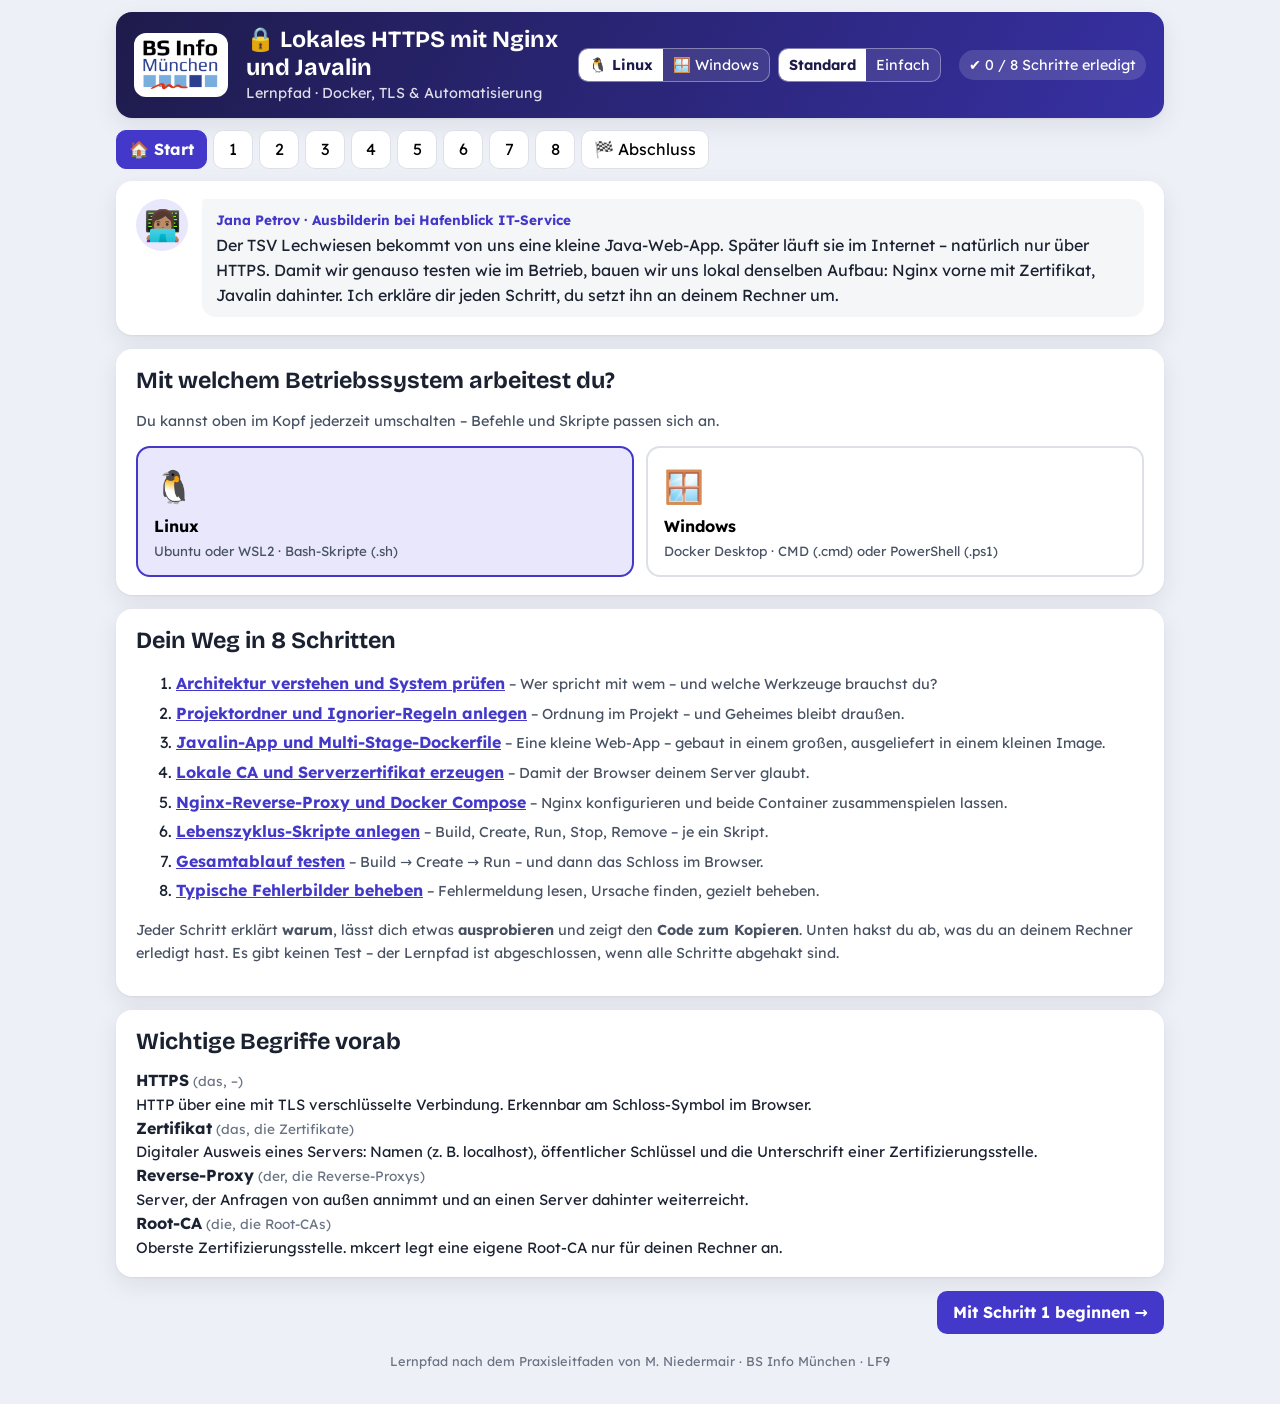
==== packages/lf9-https-nginx-javalin/src/index.html @ 5ffa26f2 "Lernpfad „Lokales HTTPS mit Nginx und Javalin“ v0.1: 8 erklärte Schritte ohne Nachweis, Linux/Window" ====
<!DOCTYPE html>
<html lang="de">
<head>
<meta charset="utf-8">
<meta name="viewport" content="width=device-width, initial-scale=1">
<title>Lokales HTTPS mit Nginx und Javalin</title>
<link rel="stylesheet" href="css/stil.css?v=0.1">
</head>
<body>
<div class="app">
  <header class="kopf" id="kopf"></header>
  <nav class="tabs" id="tabs" aria-label="Schritte des Lernpfads"></nav>
  <main id="haupt" tabindex="-1"></main>
  <footer class="leiste" id="leiste"></footer>
  <div class="fuss">Lernpfad nach dem Praxisleitfaden von M. Niedermair · BS Info München · LF9</div>
</div>
<script src="js/dateien.js?v=0.1"></script>  <!-- Projektdateien aus anleitung.tex -->
<script src="js/inhalt.js?v=0.1"></script>   <!-- Texte, Schritte, Glossar -->
<script src="js/pdf.js?v=0.1"></script>      <!-- PDF für das Lernheft -->
<script src="js/pfad.js?v=0.1"></script>     <!-- Engine: Umschalter, Szenen, SCORM -->
</body>
</html>
---- packages/lf9-https-nginx-javalin/src/css/stil.css ----
/* Lernpfad – Look wie die Kompass-Pakete (Welt technik), Schriften Lexend und
   Bricolage Grotesque (SIL OFL, Lizenztexte in css/schrift/). Farben nur über Variablen. */
@font-face{font-family:"Lexend";src:url(schrift/lexend-latin-400-normal.woff2) format("woff2");font-weight:400;font-display:swap}
@font-face{font-family:"Lexend";src:url(schrift/lexend-latin-700-normal.woff2) format("woff2");font-weight:700;font-display:swap}
@font-face{font-family:"Bricolage Grotesque";src:url(schrift/bricolage-grotesque-latin-700-normal.woff2) format("woff2");font-weight:700;font-display:swap}
@font-face{font-family:"Bricolage Grotesque";src:url(schrift/bricolage-grotesque-latin-800-normal.woff2) format("woff2");font-weight:800;font-display:swap}
:root{
  --card:#fff; --card2:#f5f6f8; --ink:#1a2130; --ink-soft:#485263; --muted:#6a7383; --line:#dde1e7;
  --ok:#178a4c; --ok-soft:#e3f4ea; --bad:#c93c3c; --bad-soft:#fce9e9; --warn:#a06c00; --warn-soft:#fff3d6;
  --accent:#4338ca; --accent-ink:#fff; --accent-soft:#e8e7fb; --bg:#eef0f7; --kopf-a:#1e1b4b; --kopf-b:#3730a3; --deko:#22d3ee;
  --profi:#7c3aed; --profi-soft:#f1eafe;
  --code-bg:#0f172a; --code-ink:#e2e8f0; --code-nr:#64748b; --code-hl:#1e3a8a; --code-erkl:#1e293b;
  --shadow:0 1px 2px rgba(20,30,50,.06),0 8px 24px rgba(20,30,50,.08); --r:16px;
  --schrift:"Lexend",system-ui,-apple-system,"Segoe UI",Roboto,Arial,sans-serif;
  --titel:"Bricolage Grotesque","Lexend",system-ui,sans-serif;
  --mono:ui-monospace,"SF Mono",Menlo,Consolas,"Liberation Mono",monospace;
}
*{box-sizing:border-box}
html,body{margin:0;background:var(--bg);color:var(--ink);font-family:var(--schrift);font-size:16px;line-height:1.55}
body.einfach{font-size:17px;line-height:1.65}
.app{max-width:1080px;margin:0 auto;padding:12px 16px 32px}
h1,h2,h3,h4{font-family:var(--titel);line-height:1.2;margin:0 0 .5em}
h2{font-size:1.45rem} h3{font-size:1.15rem}
code{font-family:var(--mono);font-size:.9em;background:var(--accent-soft);padding:1px 5px;border-radius:5px}
a{color:var(--accent)}
.klein{font-size:.9rem;color:var(--ink-soft)}
button{font:inherit;cursor:pointer}
:focus-visible{outline:3px solid var(--deko);outline-offset:2px}

/* Kopf */
.kopf{display:flex;flex-wrap:wrap;align-items:center;gap:12px 18px;padding:14px 18px;border-radius:var(--r);color:#fff;background:linear-gradient(120deg,var(--kopf-a),var(--kopf-b));box-shadow:var(--shadow)}
.kopf .schullogo{height:64px;width:auto;background:#fff;padding:6px 8px;border-radius:12px}
.kopf .titel{flex:1 1 260px;min-width:0}
.kopf h1{font-size:1.45rem;margin:0}
.kopf .unter{opacity:.85;font-size:.9rem}
.schalter{display:flex;flex-wrap:wrap;gap:8px}
.kopf .fortschritt{font-size:.9rem;background:rgba(255,255,255,.14);padding:4px 10px;border-radius:99px}
.seg{display:inline-flex;flex-wrap:wrap;border-radius:10px;overflow:hidden;border:1px solid var(--line);background:var(--card)}
.seg button{border:0;background:transparent;padding:7px 12px;color:var(--ink)}
.seg button[aria-pressed="true"],.seg button[aria-selected="true"]{background:var(--accent);color:var(--accent-ink);font-weight:700}
.seg.klein{border-color:rgba(255,255,255,.35);background:rgba(255,255,255,.1)}
.seg.klein button{color:#fff;padding:5px 10px;font-size:.9rem}
.seg.klein button[aria-pressed="true"]{background:#fff;color:var(--kopf-a)}

/* Tabs */
.tabs{display:flex;flex-wrap:wrap;gap:6px;margin:12px 0}
.tab{border:1px solid var(--line);background:var(--card);border-radius:10px;padding:6px 12px;min-width:40px}
.tab.aktiv{background:var(--accent);color:var(--accent-ink);border-color:var(--accent);font-weight:700}
.tab.fertig:not(.aktiv){background:var(--ok-soft);border-color:var(--ok);color:var(--ok)}

/* Karten */
.card{background:var(--card);border-radius:var(--r);box-shadow:var(--shadow);padding:18px 20px;margin:0 0 14px}
.schritt-kopf .nr{color:var(--accent);font-weight:700;font-size:.9rem;text-transform:uppercase;letter-spacing:.04em}
.schritt-kopf h2{margin:.15em 0 .2em;font-size:1.7rem}
.schritt-kopf .kurz{margin:0;color:var(--ink-soft)}
.jana{display:flex;gap:14px;align-items:flex-start}
.jana .avatar{flex:0 0 52px;height:52px;border-radius:50%;background:var(--accent-soft);display:grid;place-items:center;font-size:30px}
.jana .blase{flex:1;min-width:0;background:var(--card2);border-radius:4px 14px 14px 14px;padding:10px 14px}
.jana .wer{font-weight:700;font-size:.85rem;color:var(--accent)}
.jana p{margin:.2em 0 0}

/* Knöpfe */
.knopf{border:0;border-radius:10px;padding:9px 16px;background:var(--accent);color:var(--accent-ink);font-weight:700}
.knopf:disabled{opacity:.4;cursor:default}
.knopf.zweit{background:var(--card2);color:var(--ink);border:1px solid var(--line);font-weight:400}
.knopf.warn{background:var(--warn-soft);color:var(--warn);border:1px solid var(--warn)}
.knopf.weiter{margin-left:auto}
.linkknopf{border:0;background:none;padding:0;color:var(--accent);font-weight:700;text-align:left;text-decoration:underline}
.leiste{display:flex;gap:10px;align-items:center;margin-top:6px}
.fuss{text-align:center;font-size:.8rem;color:var(--muted);margin-top:18px}
.reihe{display:flex;flex-wrap:wrap;gap:10px}
.pdf-knopf{border:0;border-radius:10px;padding:9px 16px;background:var(--accent);color:var(--accent-ink);font-weight:700}

/* Start */
.os-wahl{display:grid;grid-template-columns:repeat(auto-fit,minmax(220px,1fr));gap:12px}
.os-karte{display:flex;flex-direction:column;align-items:flex-start;gap:2px;border:2px solid var(--line);background:var(--card);border-radius:14px;padding:14px 16px;text-align:left}
.os-karte .os-icon{font-size:32px}
.os-karte.an{border-color:var(--accent);background:var(--accent-soft)}
.os-karte small{color:var(--ink-soft)}
.weg li{margin:.3em 0}
.weg li.fertig .linkknopf{color:var(--ok)}

/* Szene: Ablauf */
.szene{border-top:4px solid var(--deko)}
.ablauf{display:flex;flex-wrap:wrap;align-items:stretch;gap:8px;padding:14px;background:var(--card2);border-radius:12px}
.knoten{flex:1 1 110px;min-width:100px;background:var(--card);border:2px solid var(--line);border-radius:12px;padding:10px;text-align:center;transition:all .25s}
.knoten .k-icon{font-size:26px}
.knoten .k-name{font-weight:700;font-size:.95rem}
.knoten .k-sub{font-size:.78rem;color:var(--ink-soft);word-break:break-word}
.knoten.an{border-color:var(--accent);background:var(--accent-soft);transform:translateY(-3px);box-shadow:0 6px 16px rgba(67,56,202,.25)}
.knoten.fehler{border-color:var(--bad);background:var(--bad-soft)}
.pfeil{align-self:center;color:var(--muted);font-size:1.3rem}
.gruppe{flex:2 1 240px;display:flex;flex-wrap:wrap;gap:8px;align-items:stretch;border:2px dashed var(--accent);border-radius:14px;padding:22px 8px 8px;position:relative}
.gruppe .g-name{position:absolute;top:3px;left:12px;font-size:.75rem;font-weight:700;color:var(--accent)}
.ablauf-text{margin:12px 0;padding:10px 14px;border-left:4px solid var(--accent);background:var(--accent-soft);border-radius:8px;min-height:3em}
.ablauf-text.fehler{border-color:var(--bad);background:var(--bad-soft)}
.steuer{display:flex;flex-wrap:wrap;align-items:center;gap:8px}
.zaehler{color:var(--muted);font-size:.9rem}
.punkte{display:flex;gap:4px}
.punkte span{width:9px;height:9px;border-radius:50%;background:var(--line)}
.punkte span.an{background:var(--accent)}

/* Szene: Ordner */
.baum{display:flex;flex-direction:column;gap:2px;margin:10px 0;font-family:var(--mono);font-size:.92rem}
.baum-z{display:flex;justify-content:space-between;gap:8px;border:0;background:var(--card2);text-align:left;padding:6px 10px;border-radius:6px;font-family:inherit}
.baum-z:hover{background:var(--accent-soft)}
.baum-z.geheim{color:var(--bad)}
.baum-z.raus span:first-child{text-decoration:line-through;opacity:.5}
.baum-z .tag{font-family:var(--schrift);font-size:.75rem;background:var(--warn-soft);color:var(--warn);border-radius:99px;padding:0 8px}
.baum-leg{margin:8px 0 0;font-size:.9rem;color:var(--ink-soft)}

/* Szene: Lebenszyklus */
.sz-hinweis{margin:0 0 10px}
.shell{display:inline-block;font-size:.75rem;font-weight:700;background:var(--kopf-a);color:#fff;border-radius:6px;padding:0 7px;vertical-align:middle;font-family:var(--schrift)}
.phasen{display:grid;grid-template-columns:repeat(auto-fit,minmax(150px,1fr));gap:8px}
.knopf.phase{display:flex;flex-direction:column;align-items:flex-start;text-align:left}
.knopf.phase small{font-weight:400;font-size:.72rem;opacity:.85;word-break:break-all}
.opts{display:flex;flex-wrap:wrap;gap:8px 14px;align-items:center;margin:10px 0}
.opt{font-size:.9rem;display:flex;gap:6px;align-items:center}
.sim{display:grid;grid-template-columns:minmax(0,1.3fr) minmax(0,1fr);gap:12px}
@media (max-width:760px){.sim{grid-template-columns:minmax(0,1fr)}}
.terminal{background:var(--code-bg);color:var(--code-ink);font-family:var(--mono);font-size:.8rem;border-radius:10px;padding:10px 12px;height:300px;overflow:auto;white-space:pre-wrap;word-break:break-word}
.terminal .p{color:#86efac}
.terminal .err{color:#fca5a5}
.terminal .warn{color:#fcd34d}
.zustand{display:flex;flex-direction:column;gap:8px}
.z-spalte{background:var(--card2);border-radius:10px;padding:8px 12px;font-size:.85rem;font-family:var(--mono)}
.z-spalte h4{font-family:var(--schrift);font-size:.9rem;margin:0 0 4px}
.z-spalte div{display:flex;justify-content:space-between;gap:6px;flex-wrap:wrap;margin:2px 0}
.chip{font-family:var(--schrift);font-size:.72rem;border-radius:99px;padding:0 8px;font-weight:700}
.chip.gut{background:var(--ok-soft);color:var(--ok)}
.chip.mittel{background:var(--warn-soft);color:var(--warn)}
.chip.aus{background:var(--line);color:var(--muted)}
.browser{margin-top:8px;border:1px solid var(--line);border-radius:10px;overflow:hidden;background:var(--card)}
.b-leiste{display:flex;gap:8px;align-items:center;background:var(--card2);padding:6px 10px;font-size:.85rem;font-family:var(--mono)}
.b-seite{padding:16px;min-height:90px;font-size:.9rem}
.b-seite code{display:inline-block;margin:4px 0}
.b-seite p{margin:4px 0 0}
.b-ok{font-family:Georgia,serif;font-size:1.1rem}
.b-warn{background:var(--bad-soft)}
.b-fehl{background:var(--card2)}

/* Szene: Fehler-Tickets */
.tickets{display:grid;grid-template-columns:repeat(auto-fit,minmax(280px,1fr));gap:12px}
.ticket{border:1px solid var(--line);border-left:5px solid var(--bad);border-radius:12px;padding:12px;background:var(--card);display:flex;flex-direction:column;gap:8px;min-width:0}
.t-kopf{display:flex;gap:10px;align-items:flex-start}
.t-bild{font-size:26px}
.t-sym{background:var(--bad-soft);color:var(--bad);font-weight:700;word-break:break-word}
.t-loesung p{margin:.3em 0}
textarea{width:100%;font:inherit;font-size:.92rem;border:1px solid var(--line);border-radius:8px;padding:8px}

/* Codeblöcke */
.umsetzung>div>*{margin-bottom:14px}
.codeblock{border-radius:12px;overflow:hidden;border:1px solid #1e293b;background:var(--code-bg);min-width:0}
.code-kopf{display:flex;flex-wrap:wrap;align-items:center;gap:6px 10px;padding:8px 10px;background:#1e293b;color:#fff}
.code-titel{font-weight:700;font-size:.9rem;font-family:var(--mono);word-break:break-all}
.code-hinweis{font-size:.72rem;background:var(--warn-soft);color:var(--warn);border-radius:99px;padding:0 8px}
.code-knoepfe{margin-left:auto;display:flex;gap:6px;flex-wrap:wrap}
.mini{border:1px solid #475569;background:#334155;color:#fff;border-radius:8px;padding:3px 10px;font-size:.82rem}
.mini.an,.mini.ok{background:var(--ok);border-color:var(--ok)}
.code{overflow-x:auto;padding:8px 0;font-family:var(--mono);font-size:.84rem;color:var(--code-ink)}
.zl{display:flex;min-width:max-content;padding:0 12px 0 0;border-left:3px solid transparent}
.zl .nr{flex:0 0 36px;text-align:right;padding-right:12px;color:var(--code-nr);user-select:none}
.zl .tx{white-space:pre}
.zl.hat{cursor:pointer}
.zl.hat .nr::before{content:"● ";color:var(--deko);font-size:.7em}
.zl.hat:hover,.zl.offen{background:#1e293b;border-left-color:var(--deko)}
.zl.hl{background:var(--code-hl);border-left-color:#facc15}
.zl-erkl{margin:2px 12px 6px 48px;padding:6px 10px;background:var(--accent-soft);color:var(--ink);border-radius:8px;font-family:var(--schrift);font-size:.88rem;line-height:1.45}
.code-tipp{font-size:.75rem;color:#94a3b8;padding:0 12px 8px}
.text p{margin:0}

/* Kontrolle, Mitdenken, Profi, Glossar */
.kontrolle{border-top:4px solid var(--ok)}
.check{display:flex;gap:10px;align-items:flex-start;padding:6px 0;cursor:pointer}
.check input{width:20px;height:20px;margin-top:3px;accent-color:var(--ok);flex:0 0 auto}
.status{margin-top:8px;padding:6px 12px;border-radius:8px;background:var(--card2);font-weight:700;color:var(--ink-soft)}
.status.ok{background:var(--ok-soft);color:var(--ok)}
.mitdenken{border-top:4px solid var(--warn)}
.mitdenken .frage{font-weight:700}
.muster{margin-top:8px}
.muster summary{cursor:pointer;color:var(--accent);font-weight:700}
.profi{border:2px solid var(--profi);background:var(--profi-soft)}
.profi summary{cursor:pointer;color:var(--profi)}
.profi>div{margin-top:10px}
.glossar .begriff{padding:6px 0;border-bottom:1px solid var(--line)}
.glossar .begriff:last-child{border-bottom:0}
.begriff .art{color:var(--muted);font-size:.85rem}
.begriff div{font-size:.93rem}
.tabelle{overflow-x:auto}
table.blick{border-collapse:collapse;width:100%;font-size:.9rem}
table.blick th,table.blick td{border:1px solid var(--line);padding:6px 8px;text-align:left;vertical-align:top}
table.blick th{background:var(--card2)}
.merke li{margin:.3em 0}

@media (max-width:640px){
  .app{padding:8px 10px 24px}
  .kopf .schullogo{height:48px}
  .kopf h1{font-size:1.2rem}
  .card{padding:14px}
  .schritt-kopf h2{font-size:1.35rem}
  .pfeil{display:none}
  .jana .avatar{flex-basis:40px;height:40px;font-size:22px}
}
@media print{.tabs,.leiste,.schalter{display:none}}
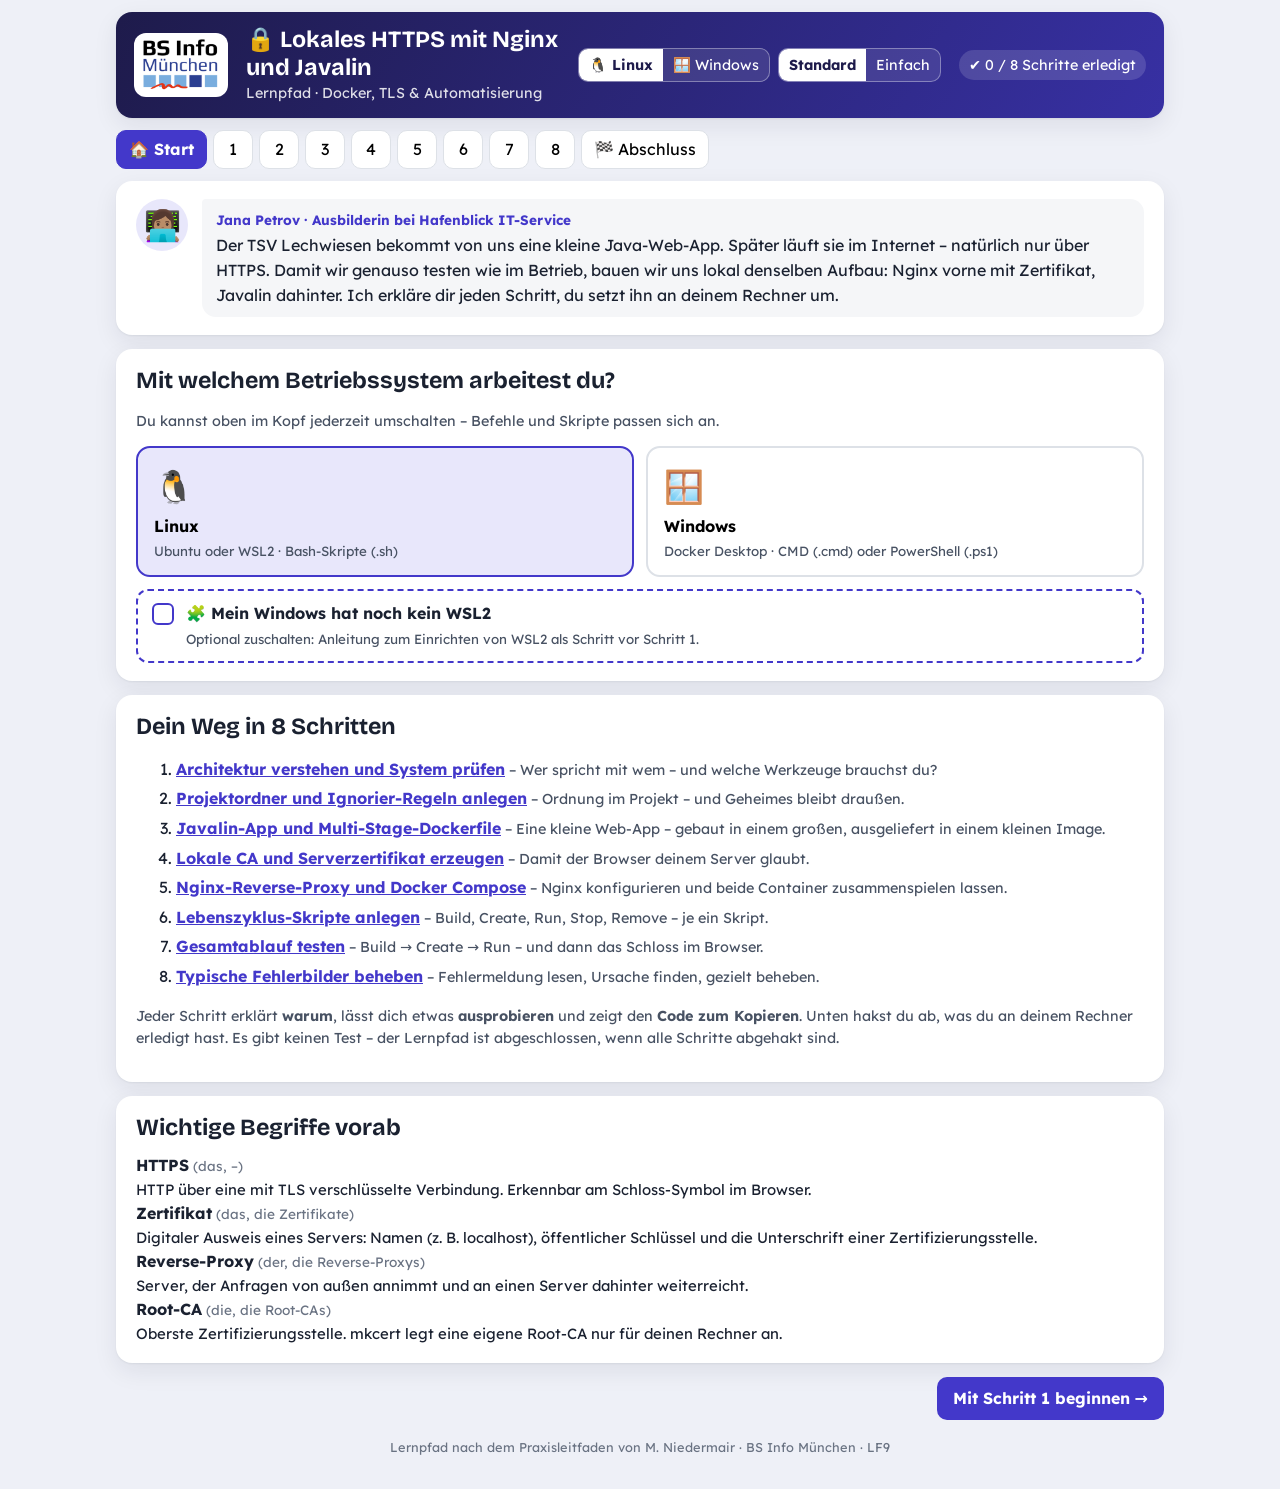
==== commit aca1f0ff: "Lernpfad HTTPS v0.2: optional zuschaltbarer Schritt „WSL2 einrichten“ Auf der Startseite oder in Sch" ====
--- a/packages/lf9-https-nginx-javalin/src/index.html
+++ b/packages/lf9-https-nginx-javalin/src/index.html
@@ -4,7 +4,7 @@
 <meta charset="utf-8">
 <meta name="viewport" content="width=device-width, initial-scale=1">
 <title>Lokales HTTPS mit Nginx und Javalin</title>
-<link rel="stylesheet" href="css/stil.css?v=0.1">
+<link rel="stylesheet" href="css/stil.css?v=0.2">
 </head>
 <body>
 <div class="app">
@@ -14,9 +14,9 @@
   <footer class="leiste" id="leiste"></footer>
   <div class="fuss">Lernpfad nach dem Praxisleitfaden von M. Niedermair · BS Info München · LF9</div>
 </div>
-<script src="js/dateien.js?v=0.1"></script>  <!-- Projektdateien aus anleitung.tex -->
-<script src="js/inhalt.js?v=0.1"></script>   <!-- Texte, Schritte, Glossar -->
-<script src="js/pdf.js?v=0.1"></script>      <!-- PDF für das Lernheft -->
-<script src="js/pfad.js?v=0.1"></script>     <!-- Engine: Umschalter, Szenen, SCORM -->
+<script src="js/dateien.js?v=0.2"></script>  <!-- Projektdateien aus anleitung.tex -->
+<script src="js/inhalt.js?v=0.2"></script>   <!-- Texte, Schritte, Glossar -->
+<script src="js/pdf.js?v=0.2"></script>      <!-- PDF für das Lernheft -->
+<script src="js/pfad.js?v=0.2"></script>     <!-- Engine: Umschalter, Szenen, SCORM -->
 </body>
 </html>
--- a/packages/lf9-https-nginx-javalin/src/css/stil.css
+++ b/packages/lf9-https-nginx-javalin/src/css/stil.css
@@ -203,3 +203,14 @@
   .jana .avatar{flex-basis:40px;height:40px;font-size:22px}
 }
 @media print{.tabs,.leiste,.schalter{display:none}}
+
+/* Optionaler Schritt „WSL einrichten“ */
+.wsl-schalter{display:flex;gap:12px;align-items:flex-start;width:100%;text-align:left;margin-top:12px;border:2px dashed var(--accent);background:var(--card);border-radius:12px;padding:10px 14px;color:var(--ink)}
+.wsl-schalter b{display:block}
+.wsl-schalter small{color:var(--ink-soft)}
+.wsl-schalter .ws-box{flex:0 0 22px;height:22px;border:2px solid var(--accent);border-radius:6px;display:grid;place-items:center;color:#fff;font-weight:700;margin-top:2px}
+.wsl-schalter.an{border-style:solid;background:var(--accent-soft)}
+.wsl-schalter.an .ws-box{background:var(--accent)}
+.wsl-hinweis .wsl-schalter{margin:6px 0}
+.tab.wsl{border-style:dashed;border-color:var(--accent)}
+.schritt-kopf.optional{border:2px dashed var(--accent)}
